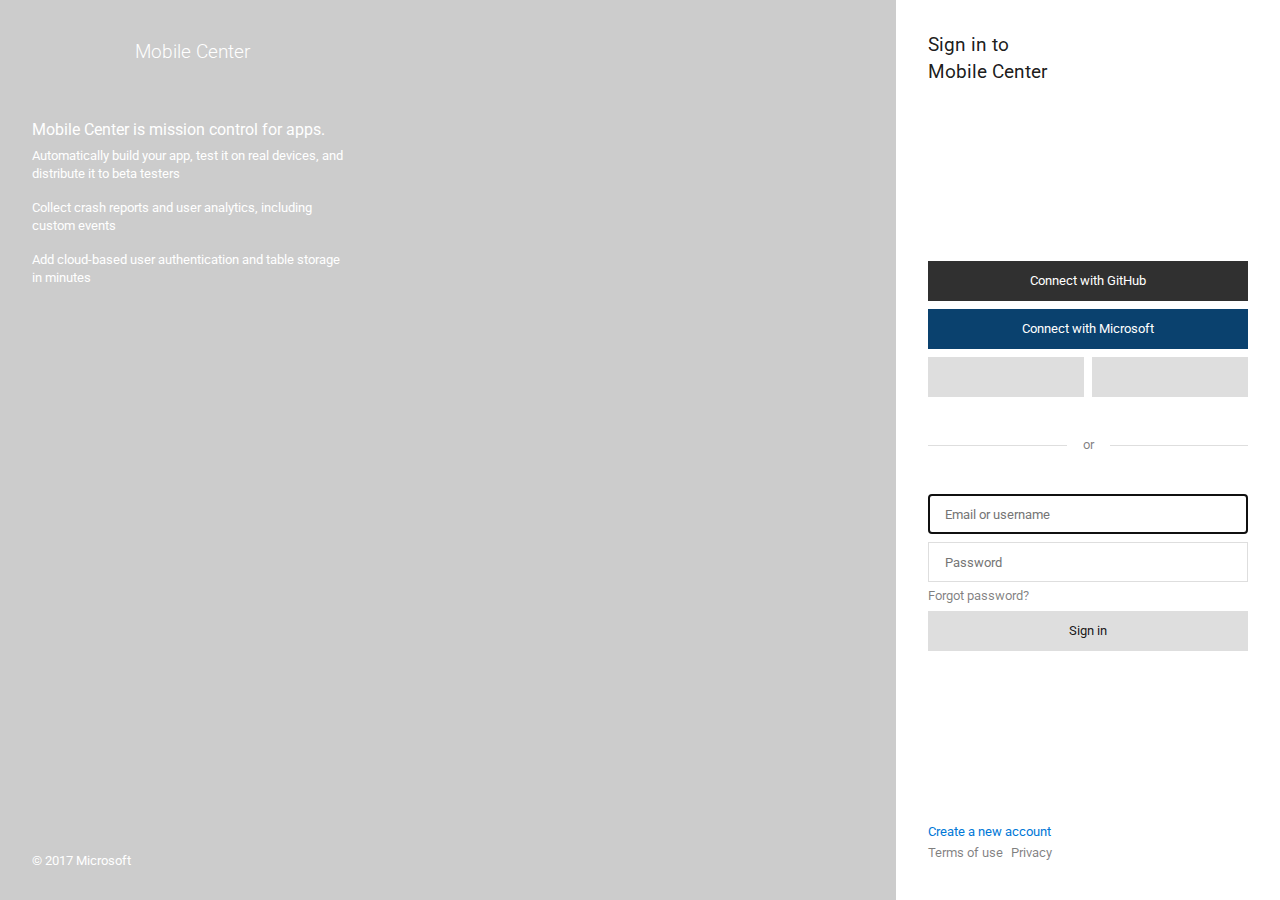
==== login.html @ 8208fadf "Loads of semantic changes" ====
<!DOCTYPE html>
<link href="style.css" rel="stylesheet" />
<link href="https://fonts.googleapis.com/css?family=Roboto" rel="stylesheet" />
<title>Login</title>
<div class="container">
    <div class="hero-image">
        <div class="hero-content pd-2">
            <section class="hero-info">
                <div class="logo mb-lg">Mobile Center</div>
                <p class="hero-p mb-sm">Mobile Center is mission control for apps.</p>
                <ul class="hero-list">
                    <li class="list-item mb-md">Automatically build your app, test it on real devices, and distribute it to beta testers</li>
                    <li class="list-item mb-md">Collect crash reports and user analytics, including custom events</li>
                    <li class="list-item mb-md">Add cloud-based user authentication and table storage in minutes</li>
                </ul>
            </section>
            <span class="hero-company">© 2017 Microsoft</span>
        </div>
    </div>
    <div class="banner">
        <span class="banner-text">Visual Studio Mobile center</span>
    </div>
    <main class="main pd-2">
        <div class="content-wrapper">
            <header>
                <h1 class="content-header mb-lg color-dark-90">Sign in to <span class="break">Mobile Center</span></h1>
            </header>
            <section>
                <a class="btn github mb-sm" href="#">Connect with GitHub</a>
                <a class="btn microsoft mb-sm" href="#">Connect with Microsoft</a>
                <div class="social-buttons mb-lg">
                    <a class="btn facebook mr-sm w-100" href="#"></a>
                    <a class="btn google w-100" href="#"></a>
                </div>
                <div class="content-divider mb-lg">
                    <span class="or-text pd-1 color-dark-50">or</span>
                </div>
                <div class="content-inputs mb-lg">
                    <input class="input pd-1 mb-sm color-dark-90 w-100" type="text" placeholder="Email or username" autofocus="autofocus" />
                    <input class="input pd-1 mb-sm color-dark-90 w-100" type="password" placeholder="Password" />
                    <a class="link block mb-sm color-dark-50" href="reset.html">Forgot password?</a>
                    <button class="btn color-dark-90 w-100">Sign in</button>
                </div>
            </section>
            <footer>
                <a class="link block color-blue text-center mb-sm" href="register.html">Create a new account</a>
                <div class="content-legal">
                    <a class="link mb-sm mr-sm color-dark-50" href="#">Terms of use</a>
                    <a class="link mb-sm color-dark-50" href="#">Privacy</a>
                    <span class="company-text color-dark-50">© 2017 Microsoft</span>
                </div>
            </footer>
        </div>
    </main>
</div>
---- style.css ----
body {
    margin: 0;
}

a {
    text-decoration: none;
}

h1 {
    margin-top: 0;
    margin-bottom: 0;
}

p {
    margin-top: 0;
    margin-bottom: 0;
}

.container {
    display: flex;
    flex-direction: column;
    min-height: 100vh;
}

@media (min-width: 992px) {
    .container {
        flex-direction: row;
    }
}

/* Hero */

.hero-image {
    background: center/cover url(assets/bg.jpg);
    display: none;
}

@media (min-width: 992px) {
    .hero-image {
        display: flex;
        flex-grow: 1;
    }
}

.hero-content {
    background-color: rgba(0, 0, 0, .2);
    color: #fff;
    display: flex;
    flex-direction: column;
    flex-grow: 1;
}

.hero-info {
    max-width: 320px;
}

.logo {
    align-items: center;
    background: repeat-x center url(assets/logo.jpg);
    display: flex;
    font: 300 1.2rem/1 "Roboto";
    height: 40px;
    justify-content: center;
}

.hero-p {
    font: 1rem/1.2 "Roboto";
}

.hero-list {
    font: .8rem/1.4 "Roboto";
    list-style-type: none;
    margin: 0;
    padding-left: 0;
}

.hero-company {
    font: .8rem/1 "Roboto";
    margin-top: auto;
}

.banner {
    align-items: center;
    background-color: #0078d7;
    color: #fff;
    display: flex;
    font: 400 .8rem/1.2 "Roboto";
    justify-content: center;
    height: 40px;
}

@media (min-width: 992px) {
    .banner {
        display: none;
    }
}

.main {
    display: flex;
    flex-grow: 1;
    justify-content: center;
    margin: 0 auto;
}

@media (min-width: 992px) {
    .main {
        flex-grow: 0;
    }
}

.content-wrapper {
    display: flex;
    flex-direction: column;
    justify-content: space-between;
    max-width: 320px;
}

.content-header {
    font: 400 1.2rem/1.4 "Roboto";
    text-align: center;
}

@media (min-width: 992px) {
    .content-header {
        text-align: left;
    }
}

.break {
    display: inline;
}

@media (min-width: 992px) {
    .break {
        display: block;
    }
}

.footer {
    font: .8rem/1 "Roboto";
}

/* Buttons */

.btn {
    font: .8rem/1 "Roboto";
    border: 0;
    align-items: center;
    cursor: pointer;
    display: flex;
    height: 40px;
    justify-content: center;
    transition: background-color 80ms linear;
    color: #fff;
    background: no-repeat center/20px #dedede;
}

.btn:hover {
    background-color: #bfbfbf;
}

.github {
    background-color: #303030;
}

.github:hover {
    background-color: #171717;
}

.microsoft {
    background-color: #0a416e;
}

.microsoft:hover {
    background-color: #005ca4;
}

.social-buttons {
    display: flex;
}

.facebook {
    background-image: url(assets/facebook.svg);
}

.google {
    background-image: url(assets/google.svg);
}

/* Divider */

.content-divider {
    align-items: center;
    background-color: #dedede;
    display: flex;
    height: 1px;
    justify-content: center;
}

.or-text {
    font: .8rem/1 "Roboto";
    background-color: #fff;
}

/* Inputs */

.input {
    background-color: #fff;
    border: 1px solid #dedede;
    box-sizing: border-box;
    height: 40px;
    font: .8rem/1 "Roboto";
}

.input-warning{
    font: 1rem/1.2 "Roboto";
}

.input-link {
    font: .7rem/1.2 "Roboto";
    display: block;
}

.account-btn {
    background-color: #dedede;
    border: 0;
    cursor: pointer;
    height: 40px;
    transition: background-color 80ms linear;
}

.account-btn:hover {
    background-color: #bfbfbf;
}

.link{
    font: .8rem/1 "Roboto";    
}

/* Footer */

.content-legal {
    align-items: center;
    display: flex;
    flex-direction: column;
}

.company-text{
    font: .8rem/1 "Roboto";
}

@media (min-width: 576px) {
    footer .link {
        text-align: left;
    }
}

@media (min-width: 576px) {
    .content-legal {
        flex-direction: row;
    }
}

@media (min-width: 576px) {
    .legal-link {
        margin-bottom: 0;
    }
}

@media (min-width: 576px) {
    .company-text {
        margin-left: auto;
    }
}

@media (min-width: 992px) {
    .company-text {
        display: none;
    }
}


/* Reset page */

.reset-container {
    display: flex;
    flex-direction: column;
    align-items: center;
    min-height: 100vh;
    background-color: #f2f2f2;
}

@media (min-width: 576px) {
    .reset-container {
        justify-content: center;
    }
}

.reset-wrapper {
    box-sizing: border-box;
    background-color: #fff;
    max-width: 400px;
    box-shadow: 0 1px 3px rgba(0, 0, 0, .12), 0 1px 2px rgba(0, 0, 0, .24);
}

.reset-wrapper button {
    color: #fff;
    background-color: #0078d7;
}

.reset-wrapper button:hover {
    background-color: #005ca4;
}

.reset-header {
    font: 300 1.2rem/1.4 "Roboto";
}

.reset-p {
    font: 400 .8rem/1.2 "Roboto";
}

.reset-login {
    font: 400 .8rem/1 "Roboto";
}
.w-100 {
    width: 100%;
}

.color-dark-50 {
    color: rgba(0, 0, 0, .5);
}

.color-dark-90 {
    color: rgba(0, 0, 0, .9);
}

.color-blue{
    color: #0078d7;
}

.mb-sm {
    margin-bottom: .5rem;
}

.mb-md {
    margin-bottom: 1rem;
}

.mb-lg {
    margin-bottom: 3rem;
}

.mr-sm {
    margin-right: .5rem;
}

.pd-1 {
    padding: 1rem;
}

.pd-2 {
    padding: 2rem;
}

.block{
    display: block;
}

.text-center{
    text-align: center;
}

.text-left{
    text-align: left;
}
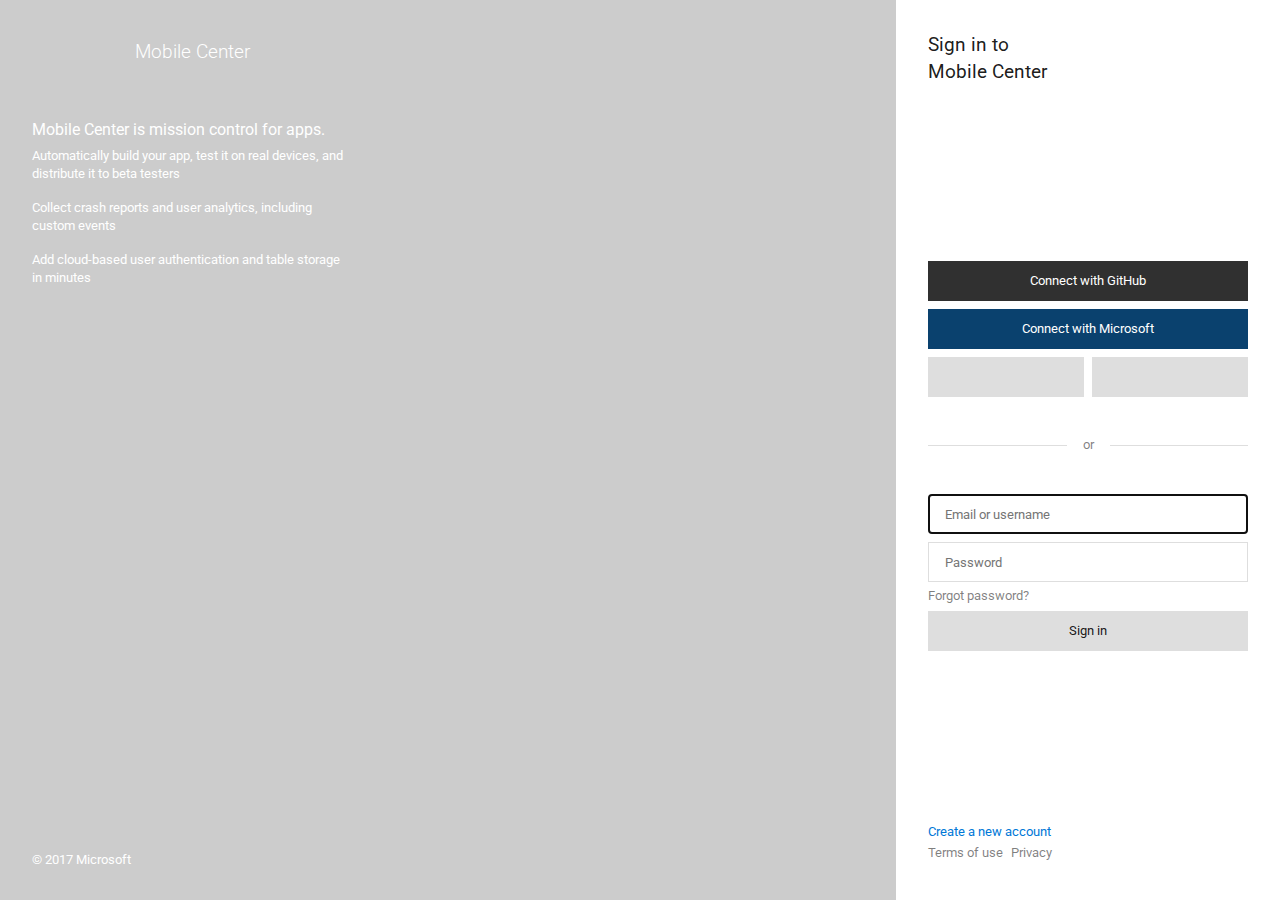
==== commit e5f08e36: "color-white class" ====
--- a/login.html
+++ b/login.html
@@ -5,16 +5,18 @@
 <div class="container">
     <div class="hero-image">
         <div class="hero-content pd-2">
-            <section class="hero-info">
-                <div class="logo mb-lg">Mobile Center</div>
-                <p class="hero-p mb-sm">Mobile Center is mission control for apps.</p>
-                <ul class="hero-list">
-                    <li class="list-item mb-md">Automatically build your app, test it on real devices, and distribute it to beta testers</li>
-                    <li class="list-item mb-md">Collect crash reports and user analytics, including custom events</li>
-                    <li class="list-item mb-md">Add cloud-based user authentication and table storage in minutes</li>
+            <header class="hero-info">
+                <div class="logo mb-lg color-white">Mobile Center</div>
+                <p class="hero-p mb-sm color-white">Mobile Center is mission control for apps.</p>
+                <ul class="list">
+                    <li class="list-item mb-md color-white">Automatically build your app, test it on real devices, and distribute it to beta testers</li>
+                    <li class="list-item mb-md color-white">Collect crash reports and user analytics, including custom events</li>
+                    <li class="list-item mb-md color-white">Add cloud-based user authentication and table storage in minutes</li>
                 </ul>
-            </section>
-            <span class="hero-company">© 2017 Microsoft</span>
+            </header>
+            <footer>
+                <span class="hero-company color-white">© 2017 Microsoft</span>
+            </footer>
         </div>
     </div>
     <div class="banner">
--- a/style.css
+++ b/style.css
@@ -44,9 +44,9 @@
 
 .hero-content {
     background-color: rgba(0, 0, 0, .2);
-    color: #fff;
-    display: flex;
-    flex-direction: column;
+    display: flex;
+    flex-direction: column;
+    justify-content: space-between;
     flex-grow: 1;
 }
 
@@ -67,7 +67,7 @@
     font: 1rem/1.2 "Roboto";
 }
 
-.hero-list {
+.list {
     font: .8rem/1.4 "Roboto";
     list-style-type: none;
     margin: 0;
@@ -76,7 +76,6 @@
 
 .hero-company {
     font: .8rem/1 "Roboto";
-    margin-top: auto;
 }
 
 .banner {
@@ -134,10 +133,6 @@
     .break {
         display: block;
     }
-}
-
-.footer {
-    font: .8rem/1 "Roboto";
 }
 
 /* Buttons */
@@ -216,27 +211,6 @@
     font: 1rem/1.2 "Roboto";
 }
 
-.input-link {
-    font: .7rem/1.2 "Roboto";
-    display: block;
-}
-
-.account-btn {
-    background-color: #dedede;
-    border: 0;
-    cursor: pointer;
-    height: 40px;
-    transition: background-color 80ms linear;
-}
-
-.account-btn:hover {
-    background-color: #bfbfbf;
-}
-
-.link{
-    font: .8rem/1 "Roboto";    
-}
-
 /* Footer */
 
 .content-legal {
@@ -250,7 +224,7 @@
 }
 
 @media (min-width: 576px) {
-    footer .link {
+    footer > .link {
         text-align: left;
     }
 }
@@ -258,12 +232,6 @@
 @media (min-width: 576px) {
     .content-legal {
         flex-direction: row;
-    }
-}
-
-@media (min-width: 576px) {
-    .legal-link {
-        margin-bottom: 0;
     }
 }
 
@@ -323,8 +291,19 @@
 .reset-login {
     font: 400 .8rem/1 "Roboto";
 }
+
+
+
+.link{
+    font: .8rem/1 "Roboto";    
+}
+
 .w-100 {
     width: 100%;
+}
+
+.color-white{
+    color: #fff;
 }
 
 .color-dark-50 {
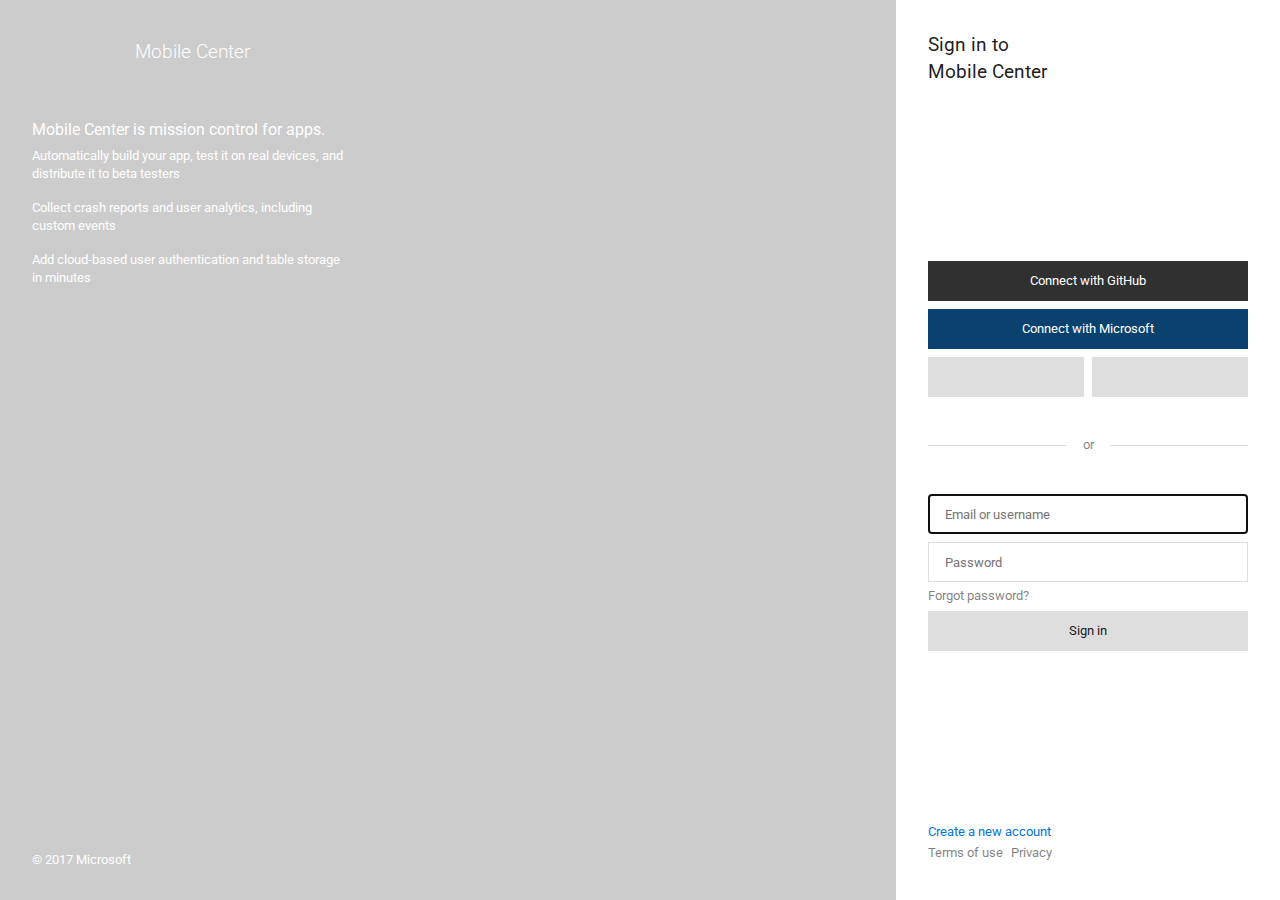
==== commit c8834d89: "h1 class" ====
--- a/login.html
+++ b/login.html
@@ -20,16 +20,16 @@
         </div>
     </div>
     <div class="banner">
-        <span class="banner-text">Visual Studio Mobile center</span>
+        <span class="color-white">Visual Studio Mobile center</span>
     </div>
     <main class="main pd-2">
         <div class="content-wrapper">
             <header>
-                <h1 class="content-header mb-lg color-dark-90">Sign in to <span class="break">Mobile Center</span></h1>
+                <h1 class="h1 mb-lg color-dark-90 text-center">Sign in to <span class="break">Mobile Center</span></h1>
             </header>
             <section>
-                <a class="btn github mb-sm" href="#">Connect with GitHub</a>
-                <a class="btn microsoft mb-sm" href="#">Connect with Microsoft</a>
+                <a class="btn github mb-sm color-white" href="#">Connect with GitHub</a>
+                <a class="btn microsoft mb-sm color-white" href="#">Connect with Microsoft</a>
                 <div class="social-buttons mb-lg">
                     <a class="btn facebook mr-sm w-100" href="#"></a>
                     <a class="btn google w-100" href="#"></a>
--- a/style.css
+++ b/style.css
@@ -65,6 +65,223 @@
 
 .hero-p {
     font: 1rem/1.2 "Roboto";
+}
+
+.hero-company {
+    font: .8rem/1 "Roboto";
+}
+
+.banner {
+    align-items: center;
+    background-color: #0078d7;
+    display: flex;
+    font: 400 .8rem/1.2 "Roboto";
+    justify-content: center;
+    height: 40px;
+}
+
+@media (min-width: 992px) {
+    .banner {
+        display: none;
+    }
+}
+
+.main {
+    display: flex;
+    flex-grow: 1;
+    justify-content: center;
+    margin: 0 auto;
+}
+
+@media (min-width: 992px) {
+    .main {
+        flex-grow: 0;
+    }
+}
+
+.content-wrapper {
+    display: flex;
+    flex-direction: column;
+    justify-content: space-between;
+    max-width: 320px;
+}
+
+@media (min-width: 992px) {
+    main header .h1 {
+        text-align: left;
+    }
+}
+
+.break {
+    display: inline;
+}
+
+@media (min-width: 992px) {
+    .break {
+        display: block;
+    }
+}
+
+/* Buttons */
+
+.btn {
+    font: .8rem/1 "Roboto";
+    border: 0;
+    align-items: center;
+    cursor: pointer;
+    display: flex;
+    height: 40px;
+    justify-content: center;
+    transition: background-color 80ms linear;
+    background: no-repeat center/20px #dedede;
+}
+
+.btn:hover {
+    background-color: #bfbfbf;
+}
+
+.github {
+    background-color: #303030;
+}
+
+.github:hover {
+    background-color: #171717;
+}
+
+.microsoft {
+    background-color: #0a416e;
+}
+
+.microsoft:hover {
+    background-color: #005ca4;
+}
+
+.social-buttons {
+    display: flex;
+}
+
+.facebook {
+    background-image: url(assets/facebook.svg);
+}
+
+.google {
+    background-image: url(assets/google.svg);
+}
+
+/* Divider */
+
+.content-divider {
+    align-items: center;
+    background-color: #dedede;
+    display: flex;
+    height: 1px;
+    justify-content: center;
+}
+
+.or-text {
+    font: .8rem/1 "Roboto";
+    background-color: #fff;
+}
+
+/* Inputs */
+
+.input {
+    background-color: #fff;
+    border: 1px solid #dedede;
+    box-sizing: border-box;
+    height: 40px;
+    font: .8rem/1 "Roboto";
+}
+
+.input-warning{
+    font: 1rem/1.2 "Roboto";
+}
+
+/* Footer */
+
+.content-legal {
+    align-items: center;
+    display: flex;
+    flex-direction: column;
+}
+
+.company-text{
+    font: .8rem/1 "Roboto";
+}
+
+@media (min-width: 576px) {
+    footer > .link {
+        text-align: left;
+    }
+}
+
+@media (min-width: 576px) {
+    .content-legal {
+        flex-direction: row;
+    }
+}
+
+@media (min-width: 576px) {
+    .company-text {
+        margin-left: auto;
+    }
+}
+
+@media (min-width: 992px) {
+    .company-text {
+        display: none;
+    }
+}
+
+
+/* Reset page */
+
+.reset-container {
+    display: flex;
+    flex-direction: column;
+    align-items: center;
+    min-height: 100vh;
+    background-color: #f2f2f2;
+}
+
+@media (min-width: 576px) {
+    .reset-container {
+        justify-content: center;
+    }
+}
+
+.reset-wrapper {
+    box-sizing: border-box;
+    background-color: #fff;
+    max-width: 400px;
+    box-shadow: 0 1px 3px rgba(0, 0, 0, .12), 0 1px 2px rgba(0, 0, 0, .24);
+}
+
+.reset-wrapper button {
+    background-color: #0078d7;
+}
+
+.reset-wrapper button:hover {
+    background-color: #005ca4;
+}
+
+.reset-header {
+    font: 300 1.2rem/1.4 "Roboto";
+}
+
+.reset-p {
+    font: 400 .8rem/1.2 "Roboto";
+}
+
+.reset-login {
+    font: 400 .8rem/1 "Roboto";
+}
+
+
+/* Mini framework */
+
+.h1 {
+    font: 400 1.2rem/1.4 "Roboto";
 }
 
 .list {
@@ -74,226 +291,6 @@
     padding-left: 0;
 }
 
-.hero-company {
-    font: .8rem/1 "Roboto";
-}
-
-.banner {
-    align-items: center;
-    background-color: #0078d7;
-    color: #fff;
-    display: flex;
-    font: 400 .8rem/1.2 "Roboto";
-    justify-content: center;
-    height: 40px;
-}
-
-@media (min-width: 992px) {
-    .banner {
-        display: none;
-    }
-}
-
-.main {
-    display: flex;
-    flex-grow: 1;
-    justify-content: center;
-    margin: 0 auto;
-}
-
-@media (min-width: 992px) {
-    .main {
-        flex-grow: 0;
-    }
-}
-
-.content-wrapper {
-    display: flex;
-    flex-direction: column;
-    justify-content: space-between;
-    max-width: 320px;
-}
-
-.content-header {
-    font: 400 1.2rem/1.4 "Roboto";
-    text-align: center;
-}
-
-@media (min-width: 992px) {
-    .content-header {
-        text-align: left;
-    }
-}
-
-.break {
-    display: inline;
-}
-
-@media (min-width: 992px) {
-    .break {
-        display: block;
-    }
-}
-
-/* Buttons */
-
-.btn {
-    font: .8rem/1 "Roboto";
-    border: 0;
-    align-items: center;
-    cursor: pointer;
-    display: flex;
-    height: 40px;
-    justify-content: center;
-    transition: background-color 80ms linear;
-    color: #fff;
-    background: no-repeat center/20px #dedede;
-}
-
-.btn:hover {
-    background-color: #bfbfbf;
-}
-
-.github {
-    background-color: #303030;
-}
-
-.github:hover {
-    background-color: #171717;
-}
-
-.microsoft {
-    background-color: #0a416e;
-}
-
-.microsoft:hover {
-    background-color: #005ca4;
-}
-
-.social-buttons {
-    display: flex;
-}
-
-.facebook {
-    background-image: url(assets/facebook.svg);
-}
-
-.google {
-    background-image: url(assets/google.svg);
-}
-
-/* Divider */
-
-.content-divider {
-    align-items: center;
-    background-color: #dedede;
-    display: flex;
-    height: 1px;
-    justify-content: center;
-}
-
-.or-text {
-    font: .8rem/1 "Roboto";
-    background-color: #fff;
-}
-
-/* Inputs */
-
-.input {
-    background-color: #fff;
-    border: 1px solid #dedede;
-    box-sizing: border-box;
-    height: 40px;
-    font: .8rem/1 "Roboto";
-}
-
-.input-warning{
-    font: 1rem/1.2 "Roboto";
-}
-
-/* Footer */
-
-.content-legal {
-    align-items: center;
-    display: flex;
-    flex-direction: column;
-}
-
-.company-text{
-    font: .8rem/1 "Roboto";
-}
-
-@media (min-width: 576px) {
-    footer > .link {
-        text-align: left;
-    }
-}
-
-@media (min-width: 576px) {
-    .content-legal {
-        flex-direction: row;
-    }
-}
-
-@media (min-width: 576px) {
-    .company-text {
-        margin-left: auto;
-    }
-}
-
-@media (min-width: 992px) {
-    .company-text {
-        display: none;
-    }
-}
-
-
-/* Reset page */
-
-.reset-container {
-    display: flex;
-    flex-direction: column;
-    align-items: center;
-    min-height: 100vh;
-    background-color: #f2f2f2;
-}
-
-@media (min-width: 576px) {
-    .reset-container {
-        justify-content: center;
-    }
-}
-
-.reset-wrapper {
-    box-sizing: border-box;
-    background-color: #fff;
-    max-width: 400px;
-    box-shadow: 0 1px 3px rgba(0, 0, 0, .12), 0 1px 2px rgba(0, 0, 0, .24);
-}
-
-.reset-wrapper button {
-    color: #fff;
-    background-color: #0078d7;
-}
-
-.reset-wrapper button:hover {
-    background-color: #005ca4;
-}
-
-.reset-header {
-    font: 300 1.2rem/1.4 "Roboto";
-}
-
-.reset-p {
-    font: 400 .8rem/1.2 "Roboto";
-}
-
-.reset-login {
-    font: 400 .8rem/1 "Roboto";
-}
-
-
-
 .link{
     font: .8rem/1 "Roboto";    
 }
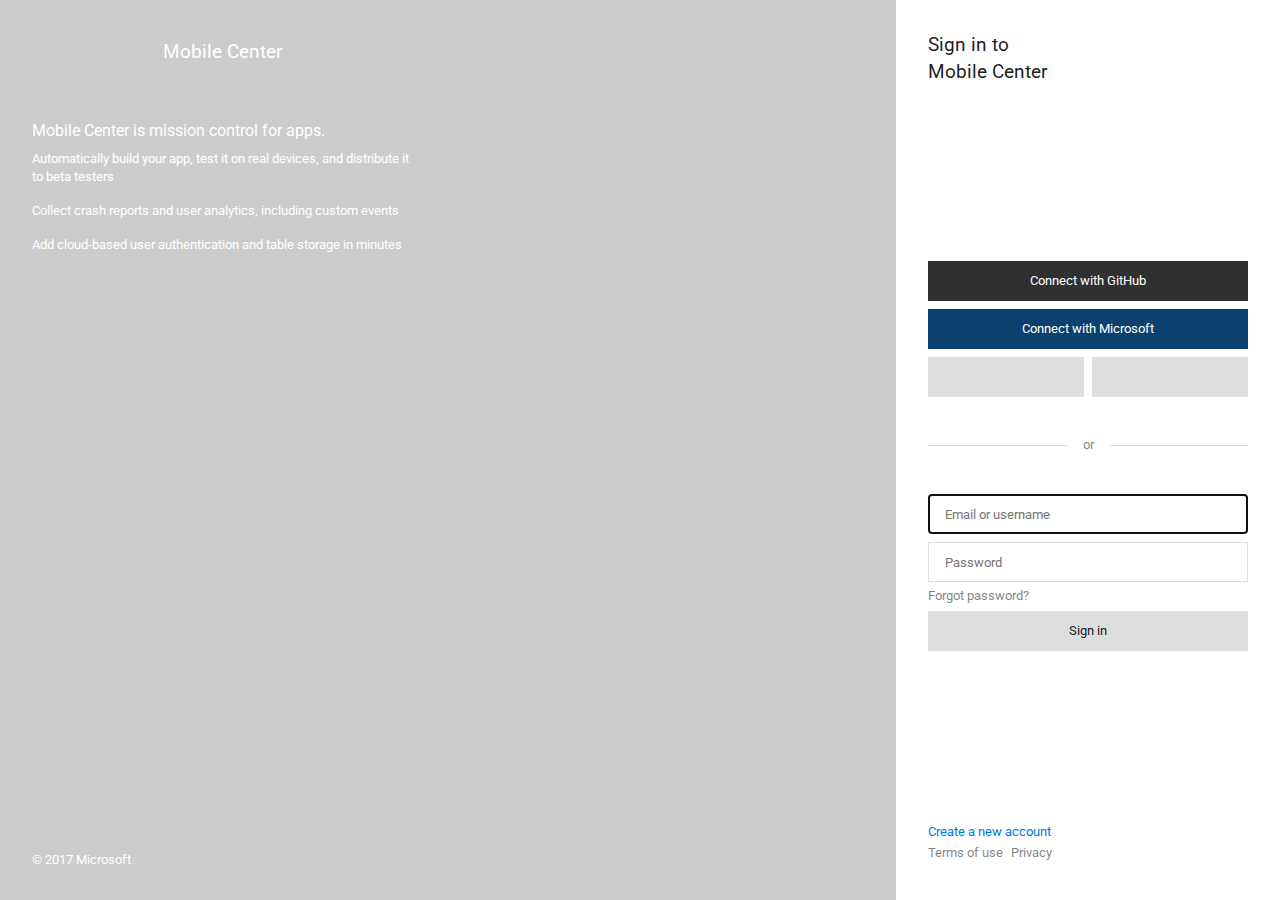
==== commit 3b242de0: "h1 as logo in hero" ====
--- a/login.html
+++ b/login.html
@@ -6,8 +6,8 @@
     <div class="hero-image">
         <div class="hero-content pd-2">
             <header class="hero-info">
-                <div class="logo mb-lg color-white">Mobile Center</div>
-                <p class="hero-p mb-sm color-white">Mobile Center is mission control for apps.</p>
+                <h1 class="h1 logo mb-lg color-white">Mobile Center</h1>
+                <h2 class="h2 mb-sm color-white">Mobile Center is mission control for apps.</h2>
                 <ul class="list">
                     <li class="list-item mb-md color-white">Automatically build your app, test it on real devices, and distribute it to beta testers</li>
                     <li class="list-item mb-md color-white">Collect crash reports and user analytics, including custom events</li>
--- a/style.css
+++ b/style.css
@@ -11,6 +11,11 @@
     margin-bottom: 0;
 }
 
+h2 {
+    margin-top: 0;
+    margin-bottom: 0;
+}
+
 p {
     margin-top: 0;
     margin-bottom: 0;
@@ -51,7 +56,7 @@
 }
 
 .hero-info {
-    max-width: 320px;
+    max-width: 380px;
 }
 
 .logo {
@@ -284,6 +289,10 @@
     font: 400 1.2rem/1.4 "Roboto";
 }
 
+.h2 {
+    font: 400 1rem/1.4 "Roboto";
+}
+
 .list {
     font: .8rem/1.4 "Roboto";
     list-style-type: none;
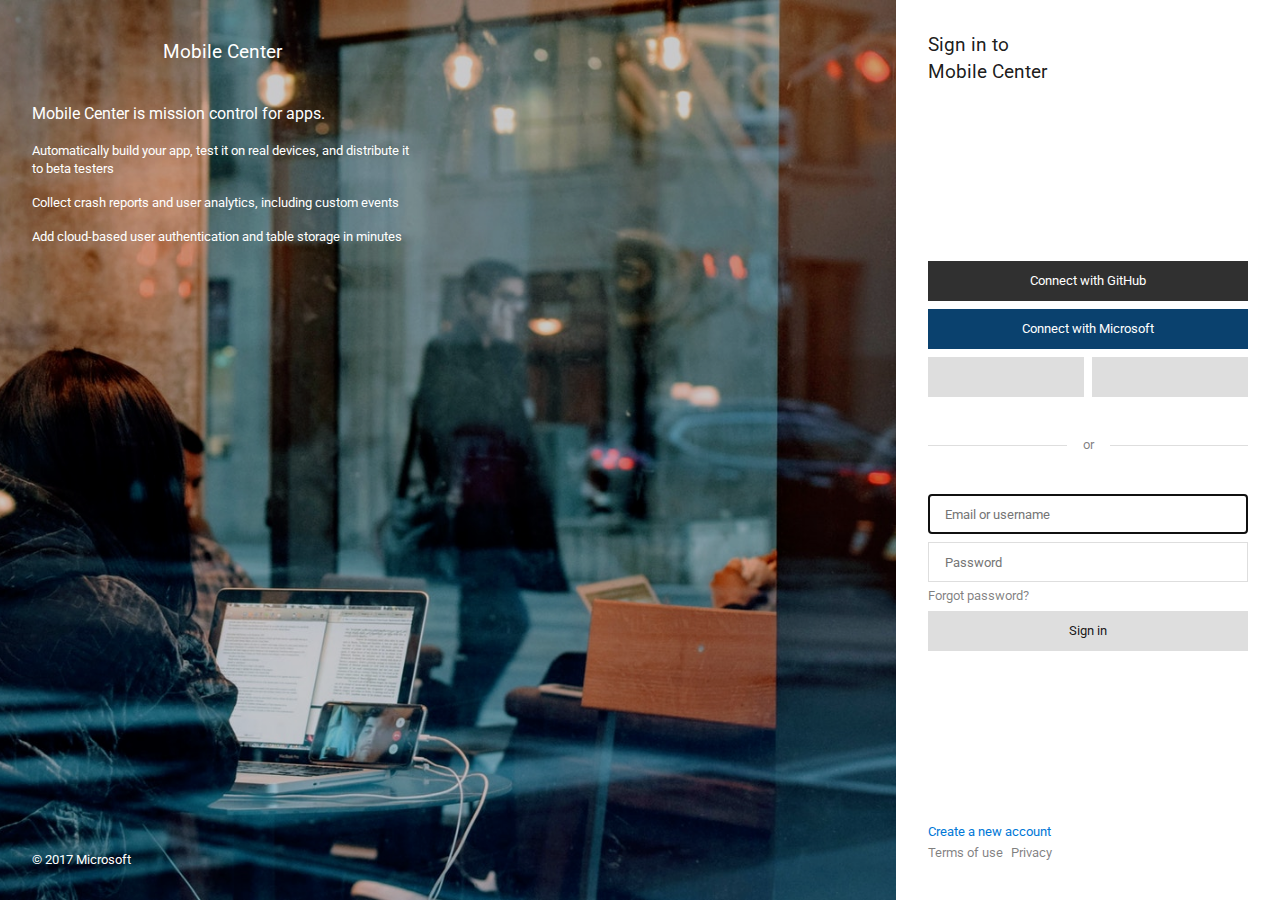
==== commit bddf6c6d: "Sorted hero container and added more backgrounds" ====
--- a/login.html
+++ b/login.html
@@ -1,21 +1,25 @@
 <!DOCTYPE html>
-<link href="style.css" rel="stylesheet" />
+<link href="assets/css/style.css" rel="stylesheet" />
 <link href="https://fonts.googleapis.com/css?family=Roboto" rel="stylesheet" />
 <title>Login</title>
-<div class="container">
-    <div class="hero-image">
-        <div class="hero-content pd-2">
-            <header class="hero-info">
-                <h1 class="h1 logo mb-lg color-white">Mobile Center</h1>
-                <h2 class="h2 mb-sm color-white">Mobile Center is mission control for apps.</h2>
-                <ul class="list">
-                    <li class="list-item mb-md color-white">Automatically build your app, test it on real devices, and distribute it to beta testers</li>
-                    <li class="list-item mb-md color-white">Collect crash reports and user analytics, including custom events</li>
-                    <li class="list-item mb-md color-white">Add cloud-based user authentication and table storage in minutes</li>
-                </ul>
+<div class="page">
+    <div class="hero-container">
+        <div class="hero-content">
+            <header>
+                <div class="header-content">
+                    <h1 class="h1">Mobile Center</h1>
+                    <h2 class="h2">Mobile Center is mission control for apps.</h2>
+                    <ul class="list">
+                        <li class="list-item">Automatically build your app, test it on real devices, and distribute it to beta testers</li>
+                        <li class="list-item">Collect crash reports and user analytics, including custom events</li>
+                        <li class="list-item">Add cloud-based user authentication and table storage in minutes</li>
+                    </ul>
+                </div>
             </header>
             <footer>
-                <span class="hero-company color-white">© 2017 Microsoft</span>
+                <div class="footer-content">
+                    <span class="company-text">© 2017 Microsoft</span>
+                </div>
             </footer>
         </div>
     </div>
@@ -23,21 +27,21 @@
         <span class="color-white">Visual Studio Mobile center</span>
     </div>
     <main class="main pd-2">
-        <div class="content-wrapper">
+        <div class="content-wrapper mw-320">
             <header>
                 <h1 class="h1 mb-lg color-dark-90 text-center">Sign in to <span class="break">Mobile Center</span></h1>
             </header>
             <section>
                 <a class="btn github mb-sm color-white" href="#">Connect with GitHub</a>
                 <a class="btn microsoft mb-sm color-white" href="#">Connect with Microsoft</a>
-                <div class="social-buttons mb-lg">
+                <div class="flex mb-lg">
                     <a class="btn facebook mr-sm w-100" href="#"></a>
                     <a class="btn google w-100" href="#"></a>
                 </div>
                 <div class="content-divider mb-lg">
                     <span class="or-text pd-1 color-dark-50">or</span>
                 </div>
-                <div class="content-inputs mb-lg">
+                <div class="mb-lg">
                     <input class="input pd-1 mb-sm color-dark-90 w-100" type="text" placeholder="Email or username" autofocus="autofocus" />
                     <input class="input pd-1 mb-sm color-dark-90 w-100" type="password" placeholder="Password" />
                     <a class="link block mb-sm color-dark-50" href="reset.html">Forgot password?</a>
--- a/assets/css/style.css
+++ b/assets/css/style.css
@@ -0,0 +1,335 @@
+body,
+ul,
+h1,
+h2,
+p {
+    margin: 0;
+}
+
+ul {
+    padding-left: 0;
+}
+
+a {
+    text-decoration: none;
+}
+
+.page {
+    display: flex;
+    flex-direction: column;
+    min-height: 100vh;
+}
+
+@media (min-width: 992px) {
+    .page {
+        flex-direction: row;
+    }
+}
+
+
+/* Hero */
+
+.hero-container {
+    background: #0078D7 center/cover url(images/backgrounds/bg3.jpg);
+    display: none;
+}
+
+@media (min-width: 992px) {
+    .hero-container {
+        display: flex;
+        flex-grow: 1;
+    }
+}
+
+
+/* Color overlay is needed for text to be clearly visible */
+
+.hero-content {
+    background-color: rgba(0, 0, 0, .2);
+    display: flex;
+    flex-direction: column;
+    justify-content: space-between;
+    flex-grow: 1;
+    padding: 2rem;
+    color: #fff;
+}
+
+
+/* Max width is need so that header content doesn't go full width */
+
+.header-content {
+    max-width: 380px;
+}
+
+
+/* Header text */
+
+.header-content .h1 {
+    align-items: center;
+    background: repeat-x center url(images/logo.jpg);
+    display: flex;
+    height: 40px;
+    justify-content: center;
+    margin-bottom: 2rem;
+}
+
+
+/* Subheader text */
+
+.header-content .h2 {
+    margin-bottom: 1.2rem;
+}
+
+.list {
+    font: .8rem/1.4 "Roboto";
+    list-style-type: none;
+}
+
+.header-content .list .list-item {
+    margin-bottom: 1rem;
+}
+
+
+/* Banner */
+
+.banner {
+    align-items: center;
+    background-color: #0078d7;
+    display: flex;
+    font: 400 .8rem/1.2 "Roboto";
+    justify-content: center;
+    height: 40px;
+}
+
+@media (min-width: 992px) {
+    .banner {
+        display: none;
+    }
+}
+
+
+/* Main */
+
+.main {
+    display: flex;
+    flex-grow: 1;
+    justify-content: center;
+    margin: 0 auto;
+}
+
+@media (min-width: 992px) {
+    .main {
+        flex-grow: 0;
+    }
+}
+
+.content-wrapper {
+    display: flex;
+    flex-direction: column;
+    justify-content: space-between;
+}
+
+@media (min-width: 992px) {
+    main header .h1 {
+        text-align: left;
+    }
+}
+
+.break {
+    display: inline;
+}
+
+@media (min-width: 992px) {
+    .break {
+        display: block;
+    }
+}
+
+
+/* Buttons */
+
+.btn {
+    font: .8rem/1 "Roboto";
+    border: 0;
+    align-items: center;
+    cursor: pointer;
+    display: flex;
+    height: 40px;
+    justify-content: center;
+    transition: background-color 80ms linear;
+    background: no-repeat center/20px #dedede;
+}
+
+.btn:hover {
+    background-color: #bfbfbf;
+}
+
+.github {
+    background-color: #303030;
+}
+
+.github:hover {
+    background-color: #171717;
+}
+
+.microsoft {
+    background-color: #0a416e;
+}
+
+.microsoft:hover {
+    background-color: #005ca4;
+}
+
+.facebook {
+    background-image: url(images/icons/facebook.svg);
+}
+
+.google {
+    background-image: url(images/icons/google.svg);
+}
+
+
+/* Divider */
+
+.content-divider {
+    align-items: center;
+    background-color: #dedede;
+    display: flex;
+    height: 1px;
+    justify-content: center;
+}
+
+.or-text {
+    font: .8rem/1 "Roboto";
+    background-color: #fff;
+}
+
+
+/* Inputs */
+
+.input {
+    background-color: #fff;
+    border: 1px solid #dedede;
+    box-sizing: border-box;
+    height: 40px;
+    font: .8rem/1 "Roboto";
+}
+
+.input-warning {
+    font: 1rem/1.2 "Roboto";
+}
+
+
+/* Footer */
+
+.content-legal {
+    align-items: center;
+    display: flex;
+    flex-direction: column;
+}
+
+.company-text {
+    font: .8rem/1 "Roboto";
+}
+
+@media (min-width: 576px) {
+    footer .link {
+        text-align: left;
+    }
+}
+
+@media (min-width: 576px) {
+    .content-legal {
+        flex-direction: row;
+    }
+}
+
+@media (min-width: 576px) {
+    footer .content-legal .company-text {
+        margin-left: auto;
+    }
+}
+
+@media (min-width: 992px) {
+    footer .content-legal .company-text {
+        display: none;
+    }
+}
+
+/* Mini framework */
+
+.h1 {
+    font: 400 1.2rem/1.4 Roboto;
+}
+
+.h2 {
+    font: 400 1rem/1.2 Roboto;
+}
+
+.link {
+    font: .8rem/1 "Roboto";
+}
+
+.w-100 {
+    width: 100%;
+}
+
+.mw-320 {
+    max-width: 320px;
+}
+
+.color-white {
+    color: #fff;
+}
+
+.color-dark-50 {
+    color: rgba(0, 0, 0, .5);
+}
+
+.color-dark-90 {
+    color: rgba(0, 0, 0, .9);
+}
+
+.color-blue {
+    color: #0078d7;
+}
+
+.mb-sm {
+    margin-bottom: .5rem;
+}
+
+.mb-md {
+    margin-bottom: 1rem;
+}
+
+.mb-lg {
+    margin-bottom: 3rem;
+}
+
+.mr-sm {
+    margin-right: .5rem;
+}
+
+.pd-1 {
+    padding: 1rem;
+}
+
+.pd-2 {
+    padding: 2rem;
+}
+
+.flex {
+    display: flex;
+}
+
+.block {
+    display: block;
+}
+
+.text-center {
+    text-align: center;
+}
+
+.text-left {
+    text-align: left;
+}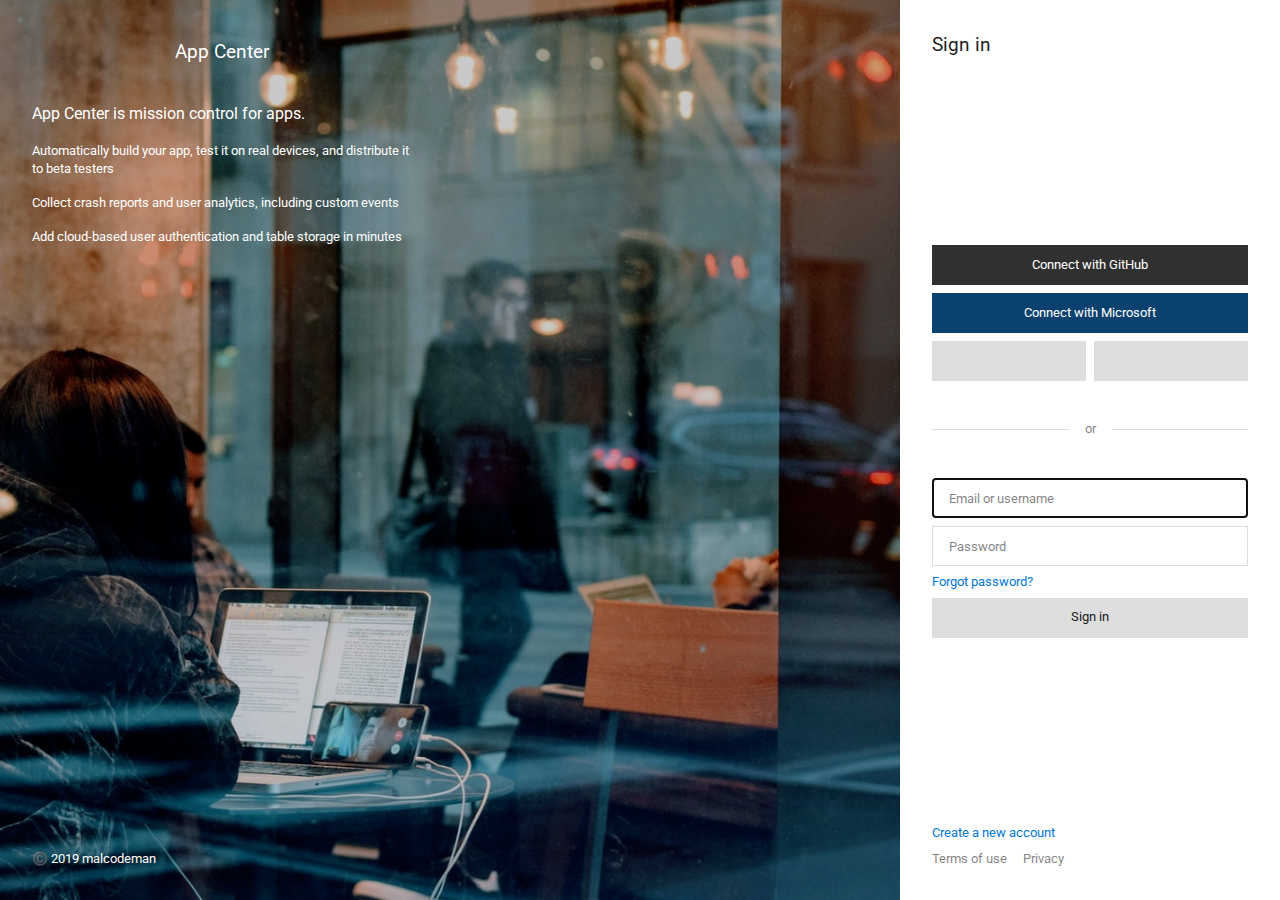
==== commit cd7d6c2b: "Replaces js with HTML5 form validation" ====
--- a/login.html
+++ b/login.html
@@ -1,61 +1,109 @@
 <!DOCTYPE html>
-<link href="assets/css/style.css" rel="stylesheet" />
-<link href="https://fonts.googleapis.com/css?family=Roboto" rel="stylesheet" />
-<title>Login</title>
-<div class="page">
-    <div class="hero-container">
+<html lang="en">
+  <head>
+    <meta charset="utf-8" />
+    <meta
+      name="viewport"
+      content="width=device-width, initial-scale=1, shrink-to-fit=no"
+    />
+    <meta name="theme-color" content="#000000" />
+    <link href="assets/css/style.css" rel="stylesheet" />
+    <link
+      href="https://fonts.googleapis.com/css?family=Roboto"
+      rel="stylesheet"
+    />
+    <title>Login</title>
+  </head>
+  <body>
+    <div class="page">
+      <div class="hero-container">
         <div class="hero-content">
-            <header>
-                <div class="header-content">
-                    <h1 class="h1">Mobile Center</h1>
-                    <h2 class="h2">Mobile Center is mission control for apps.</h2>
-                    <ul class="list">
-                        <li class="list-item">Automatically build your app, test it on real devices, and distribute it to beta testers</li>
-                        <li class="list-item">Collect crash reports and user analytics, including custom events</li>
-                        <li class="list-item">Add cloud-based user authentication and table storage in minutes</li>
-                    </ul>
-                </div>
-            </header>
-            <footer>
-                <div class="footer-content">
-                    <span class="company-text">© 2017 Microsoft</span>
-                </div>
-            </footer>
+          <header>
+            <div class="header-content">
+              <h1 class="h1">App Center</h1>
+              <h2 class="h2">App Center is mission control for apps.</h2>
+              <ul class="list">
+                <li class="list-item">
+                  Automatically build your app, test it on real devices, and
+                  distribute it to beta testers
+                </li>
+                <li class="list-item">
+                  Collect crash reports and user analytics, including custom
+                  events
+                </li>
+                <li class="list-item">
+                  Add cloud-based user authentication and table storage in
+                  minutes
+                </li>
+              </ul>
+            </div>
+          </header>
+          <footer>
+            <div class="footer-content">
+              <span class="company-text">©️ 2019 malcodeman</span>
+            </div>
+          </footer>
         </div>
+      </div>
+      <div class="banner">
+        <h2 class="h2">App center</h2>
+      </div>
+      <main class="main-container">
+        <div class="main-content">
+          <header>
+            <div class="header-content">
+              <h1 class="h1">
+                Sign in
+              </h1>
+            </div>
+          </header>
+          <section>
+            <div class="section-content">
+              <div class="connect-btns-vertical">
+                <a class="btn github" href="#">Connect with GitHub</a>
+                <a class="btn microsoft" href="#">Connect with Microsoft</a>
+              </div>
+              <div class="connect-btns-horizontal">
+                <a class="btn facebook" href="#"></a>
+                <a class="btn google" href="#"></a>
+              </div>
+              <div class="content-divider">
+                <span class="divider-text">or</span>
+              </div>
+              <form>
+                <input
+                  class="input"
+                  type="text"
+                  placeholder="Email or username"
+                  autofocus="autofocus"
+                  required="true"
+                />
+                <input
+                  class="input"
+                  type="password"
+                  placeholder="Password"
+                  required="true"
+                  pattern="(?=.*[a-z])(?=.*[A-Z]).{8,}"
+                />
+                <a class="redirect-link" href="#">Forgot password?</a>
+                <button class="btn">Sign in</button>
+              </form>
+            </div>
+          </section>
+          <footer>
+            <div class="footer-content">
+              <a class="redirect-link" href="index.html"
+                >Create a new account</a
+              >
+              <div class="legal-links">
+                <a class="link" href="#">Terms of use</a>
+                <a class="link" href="#">Privacy</a>
+                <span class="company-text">©️ 2019 malcodeman</span>
+              </div>
+            </div>
+          </footer>
+        </div>
+      </main>
     </div>
-    <div class="banner">
-        <span class="color-white">Visual Studio Mobile center</span>
-    </div>
-    <main class="main pd-2">
-        <div class="content-wrapper mw-320">
-            <header>
-                <h1 class="h1 mb-lg color-dark-90 text-center">Sign in to <span class="break">Mobile Center</span></h1>
-            </header>
-            <section>
-                <a class="btn github mb-sm color-white" href="#">Connect with GitHub</a>
-                <a class="btn microsoft mb-sm color-white" href="#">Connect with Microsoft</a>
-                <div class="flex mb-lg">
-                    <a class="btn facebook mr-sm w-100" href="#"></a>
-                    <a class="btn google w-100" href="#"></a>
-                </div>
-                <div class="content-divider mb-lg">
-                    <span class="or-text pd-1 color-dark-50">or</span>
-                </div>
-                <div class="mb-lg">
-                    <input class="input pd-1 mb-sm color-dark-90 w-100" type="text" placeholder="Email or username" autofocus="autofocus" />
-                    <input class="input pd-1 mb-sm color-dark-90 w-100" type="password" placeholder="Password" />
-                    <a class="link block mb-sm color-dark-50" href="reset.html">Forgot password?</a>
-                    <button class="btn color-dark-90 w-100">Sign in</button>
-                </div>
-            </section>
-            <footer>
-                <a class="link block color-blue text-center mb-sm" href="register.html">Create a new account</a>
-                <div class="content-legal">
-                    <a class="link mb-sm mr-sm color-dark-50" href="#">Terms of use</a>
-                    <a class="link mb-sm color-dark-50" href="#">Privacy</a>
-                    <span class="company-text color-dark-50">© 2017 Microsoft</span>
-                </div>
-            </footer>
-        </div>
-    </main>
-</div>+  </body>
+</html>
--- a/assets/css/style.css
+++ b/assets/css/style.css
@@ -3,333 +3,359 @@
 h1,
 h2,
 p {
-    margin: 0;
-}
-
-ul {
-    padding-left: 0;
+  margin: 0;
 }
 
 a {
-    text-decoration: none;
+  text-decoration: none;
+}
+
+ul,
+input,
+button {
+  padding: 0;
+}
+
+.h1 {
+  font: 400 1.2rem/1.4 Roboto;
+}
+
+.h2 {
+  font: 400 1rem/1.2 Roboto;
 }
 
 .page {
-    display: flex;
-    flex-direction: column;
-    min-height: 100vh;
-}
-
-@media (min-width: 992px) {
-    .page {
-        flex-direction: row;
-    }
-}
-
+  display: flex;
+  flex-direction: column;
+  min-height: 100vh;
+}
+
+@media (min-width: 992px) {
+  .page {
+    flex-direction: row;
+  }
+}
 
 /* Hero */
 
 .hero-container {
-    background: #0078D7 center/cover url(images/backgrounds/bg3.jpg);
-    display: none;
-}
-
-@media (min-width: 992px) {
-    .hero-container {
-        display: flex;
-        flex-grow: 1;
-    }
-}
-
-
-/* Color overlay is needed for text to be clearly visible */
-
-.hero-content {
-    background-color: rgba(0, 0, 0, .2);
-    display: flex;
-    flex-direction: column;
-    justify-content: space-between;
-    flex-grow: 1;
-    padding: 2rem;
-    color: #fff;
-}
-
-
-/* Max width is need so that header content doesn't go full width */
-
-.header-content {
-    max-width: 380px;
-}
-
-
-/* Header text */
-
-.header-content .h1 {
-    align-items: center;
-    background: repeat-x center url(images/logo.jpg);
-    display: flex;
-    height: 40px;
-    justify-content: center;
-    margin-bottom: 2rem;
-}
-
-
-/* Subheader text */
-
-.header-content .h2 {
-    margin-bottom: 1.2rem;
-}
-
-.list {
-    font: .8rem/1.4 "Roboto";
-    list-style-type: none;
-}
-
-.header-content .list .list-item {
-    margin-bottom: 1rem;
-}
-
-
-/* Banner */
-
-.banner {
-    align-items: center;
-    background-color: #0078d7;
-    display: flex;
-    font: 400 .8rem/1.2 "Roboto";
-    justify-content: center;
-    height: 40px;
-}
-
-@media (min-width: 992px) {
-    .banner {
-        display: none;
-    }
-}
-
-
-/* Main */
-
-.main {
+  /* There are 3 test backgrounds available */
+  background: #0078d7 center/cover url(images/backgrounds/bg3.jpg);
+  display: none;
+}
+
+@media (min-width: 992px) {
+  .hero-container {
     display: flex;
     flex-grow: 1;
-    justify-content: center;
-    margin: 0 auto;
-}
-
-@media (min-width: 992px) {
-    .main {
-        flex-grow: 0;
-    }
-}
-
-.content-wrapper {
-    display: flex;
-    flex-direction: column;
-    justify-content: space-between;
-}
-
-@media (min-width: 992px) {
-    main header .h1 {
-        text-align: left;
-    }
-}
-
-.break {
-    display: inline;
-}
-
-@media (min-width: 992px) {
-    .break {
-        display: block;
-    }
-}
-
-
-/* Buttons */
+  }
+}
+
+/* Color overlay is needed for text to be clearly visible */
+
+.hero-content {
+  background-color: rgba(0, 0, 0, 0.2);
+  display: flex;
+  flex-direction: column;
+  justify-content: space-between;
+  flex-grow: 1;
+  padding: 2rem;
+  color: #fff;
+}
+
+/* Max width is need so that header content doesn't go full width */
+
+.header-content {
+  max-width: 380px;
+}
+
+/* Header text, header content h1 repeats in main content */
+
+.hero-content .header-content .h1 {
+  align-items: center;
+  background: repeat-x center url(images/logo.jpg);
+  display: flex;
+  height: 40px;
+  justify-content: center;
+  margin-bottom: 2rem;
+}
+
+/* Subheader text */
+
+.header-content .h2 {
+  margin-bottom: 1.2rem;
+}
+
+.list {
+  font: 0.8rem/1.4 "Roboto";
+  list-style-type: none;
+}
+
+.header-content .list .list-item {
+  margin-bottom: 1rem;
+}
+
+.hero-content .footer-content .company-text {
+  font: 0.8rem/1.4 "Roboto";
+}
+
+/* Banner */
+
+.banner {
+  align-items: center;
+  background-color: #0078d7;
+  display: flex;
+  font: 400 0.8rem/1.2 "Roboto";
+  justify-content: center;
+  height: 40px;
+  color: #fff;
+}
+
+@media (min-width: 992px) {
+  .banner {
+    display: none;
+  }
+}
+
+/* Main */
+
+.main-container {
+  display: flex;
+  flex-grow: 1;
+  justify-content: center;
+}
+
+@media (min-width: 992px) {
+  .main-container {
+    flex-grow: 0;
+    max-width: 380px;
+    width: 100%;
+  }
+}
+
+.main-content {
+  display: flex;
+  flex-direction: column;
+  justify-content: space-between;
+  width: 100%;
+  max-width: 380px;
+}
+
+/* Header */
+
+.main-container .main-content .header-content {
+  /* Setting padding like this avoids using box-sizing in main content */
+  padding: 2rem;
+}
+
+.main-container .header-content .h1 {
+  color: rgba(0, 0, 0, 0.9);
+  text-align: center;
+}
+
+@media (min-width: 992px) {
+  .main-container .header-content .h1 {
+    text-align: left;
+  }
+}
+
+/* Section */
+
+.main-content .section-content {
+  padding: 2rem;
+}
+
+.connect-btns-vertical {
+  margin-bottom: 0.5rem;
+}
 
 .btn {
-    font: .8rem/1 "Roboto";
-    border: 0;
-    align-items: center;
-    cursor: pointer;
-    display: flex;
-    height: 40px;
-    justify-content: center;
-    transition: background-color 80ms linear;
-    background: no-repeat center/20px #dedede;
+  font: 0.8rem/1 "Roboto";
+  border: 0;
+  align-items: center;
+  cursor: pointer;
+  display: flex;
+  height: 40px;
+  justify-content: center;
+  transition: background-color 80ms linear;
+  background: no-repeat center/20px #dedede;
+  width: 100%;
 }
 
 .btn:hover {
-    background-color: #bfbfbf;
+  background-color: #bfbfbf;
+}
+
+.connect-btns-vertical .btn {
+  color: #fff;
+  margin-bottom: 0.5rem;
+}
+
+/* Removes margin bottom from the last vertical button */
+
+.connect-btns-vertical .btn:last-child {
+  margin-bottom: 0;
 }
 
 .github {
-    background-color: #303030;
+  background-color: #303030;
 }
 
 .github:hover {
-    background-color: #171717;
+  background-color: #171717;
 }
 
 .microsoft {
-    background-color: #0a416e;
+  background-color: #0a416e;
 }
 
 .microsoft:hover {
-    background-color: #005ca4;
+  background-color: #005ca4;
+}
+
+.connect-btns-horizontal {
+  display: flex;
+  margin-bottom: 3rem;
+}
+
+/* Addes margin right to the first horizontal connect button, facebook */
+
+.connect-btns-horizontal .btn:nth-child(1) {
+  margin-right: 0.5rem;
 }
 
 .facebook {
-    background-image: url(images/icons/facebook.svg);
+  background-image: url(images/icons/facebook.svg);
 }
 
 .google {
-    background-image: url(images/icons/google.svg);
-}
-
+  background-image: url(images/icons/google.svg);
+}
 
 /* Divider */
 
 .content-divider {
-    align-items: center;
-    background-color: #dedede;
-    display: flex;
-    height: 1px;
-    justify-content: center;
-}
-
-.or-text {
-    font: .8rem/1 "Roboto";
-    background-color: #fff;
-}
-
-
-/* Inputs */
+  align-items: center;
+  background-color: #dedede;
+  display: flex;
+  height: 1px;
+  justify-content: center;
+  margin-bottom: 3rem;
+}
+
+.divider-text {
+  font: 0.8rem/1 "Roboto";
+  color: rgba(0, 0, 0, 0.5);
+  background-color: #fff;
+  padding: 1rem;
+}
+
+/* Input */
 
 .input {
-    background-color: #fff;
-    border: 1px solid #dedede;
-    box-sizing: border-box;
-    height: 40px;
-    font: .8rem/1 "Roboto";
+  background-color: #fff;
+  border: 1px solid #dedede;
+  box-sizing: border-box;
+  height: 40px;
+  font: 0.8rem/1 "Roboto";
+  width: 100%;
+  margin-bottom: 0.5rem;
+  text-indent: 1rem;
+  color: rgba(0, 0, 0, 0.9);
+}
+
+/* https://developer.mozilla.org/en-US/docs/Web/CSS/::placeholder */
+
+.input::placeholder {
+  color: rgba(0, 0, 0, 0.5);
+}
+
+.section-content .redirect-link {
+  font: 0.8rem/1.2 "Roboto";
+  margin-bottom: 0.5rem;
+  color: #0078d7;
+  display: block;
 }
 
 .input-warning {
-    font: 1rem/1.2 "Roboto";
-}
-
+  font: 0.8rem/1.2 "Roboto";
+  color: rgba(0, 0, 0, 0.5);
+  margin-bottom: 0.5rem;
+}
+
+/* Call to action button */
+
+.section-content button {
+  color: rgba(0, 0, 0, 0.9);
+}
 
 /* Footer */
 
-.content-legal {
-    align-items: center;
-    display: flex;
-    flex-direction: column;
-}
-
-.company-text {
-    font: .8rem/1 "Roboto";
+.main-content .footer-content {
+  padding: 2rem;
+}
+
+/* Register/Login redirect link */
+
+.footer-content .redirect-link {
+  font: 0.8rem/1.4 "Roboto";
+  color: #0078d7;
+  text-align: center;
+  /* Display block is necessary in order for text align and margin to work */
+  display: block;
+  margin-bottom: 0.5rem;
 }
 
 @media (min-width: 576px) {
-    footer .link {
-        text-align: left;
-    }
+  .footer-content .redirect-link {
+    text-align: unset;
+  }
+}
+
+.legal-links {
+  align-items: center;
+  display: flex;
+  flex-direction: column;
 }
 
 @media (min-width: 576px) {
-    .content-legal {
-        flex-direction: row;
-    }
-}
+  .legal-links {
+    flex-direction: row;
+  }
+}
+
+.legal-links .link {
+  color: rgba(0, 0, 0, 0.5);
+  font: 0.8rem/1.4 "Roboto";
+}
+
+/* Adds margin right for the first link in content legal */
 
 @media (min-width: 576px) {
-    footer .content-legal .company-text {
-        margin-left: auto;
-    }
-}
-
-@media (min-width: 992px) {
-    footer .content-legal .company-text {
-        display: none;
-    }
-}
-
-/* Mini framework */
-
-.h1 {
-    font: 400 1.2rem/1.4 Roboto;
-}
-
-.h2 {
-    font: 400 1rem/1.2 Roboto;
-}
-
-.link {
-    font: .8rem/1 "Roboto";
-}
-
-.w-100 {
-    width: 100%;
-}
-
-.mw-320 {
-    max-width: 320px;
-}
-
-.color-white {
-    color: #fff;
-}
-
-.color-dark-50 {
-    color: rgba(0, 0, 0, .5);
-}
-
-.color-dark-90 {
-    color: rgba(0, 0, 0, .9);
-}
-
-.color-blue {
-    color: #0078d7;
-}
-
-.mb-sm {
-    margin-bottom: .5rem;
-}
-
-.mb-md {
-    margin-bottom: 1rem;
-}
-
-.mb-lg {
-    margin-bottom: 3rem;
-}
-
-.mr-sm {
-    margin-right: .5rem;
-}
-
-.pd-1 {
-    padding: 1rem;
-}
-
-.pd-2 {
-    padding: 2rem;
-}
-
-.flex {
-    display: flex;
-}
-
-.block {
-    display: block;
-}
-
-.text-center {
-    text-align: center;
-}
-
-.text-left {
-    text-align: left;
-}+  .legal-links .link:nth-child(1) {
+    margin-right: 1rem;
+  }
+}
+
+/* There is company text class in hero content footer */
+
+.main-content .footer-content .company-text {
+  font: 0.8rem/1.4 "Roboto";
+  color: rgba(0, 0, 0, 0.5);
+}
+
+/* Pushes company text to the right */
+
+@media (min-width: 576px) {
+  .legal-links .company-text {
+    margin-left: auto;
+  }
+}
+
+/* Hides company text from main content footer because hero content is now visible */
+
+@media (min-width: 992px) {
+  .legal-links .company-text {
+    display: none;
+  }
+}
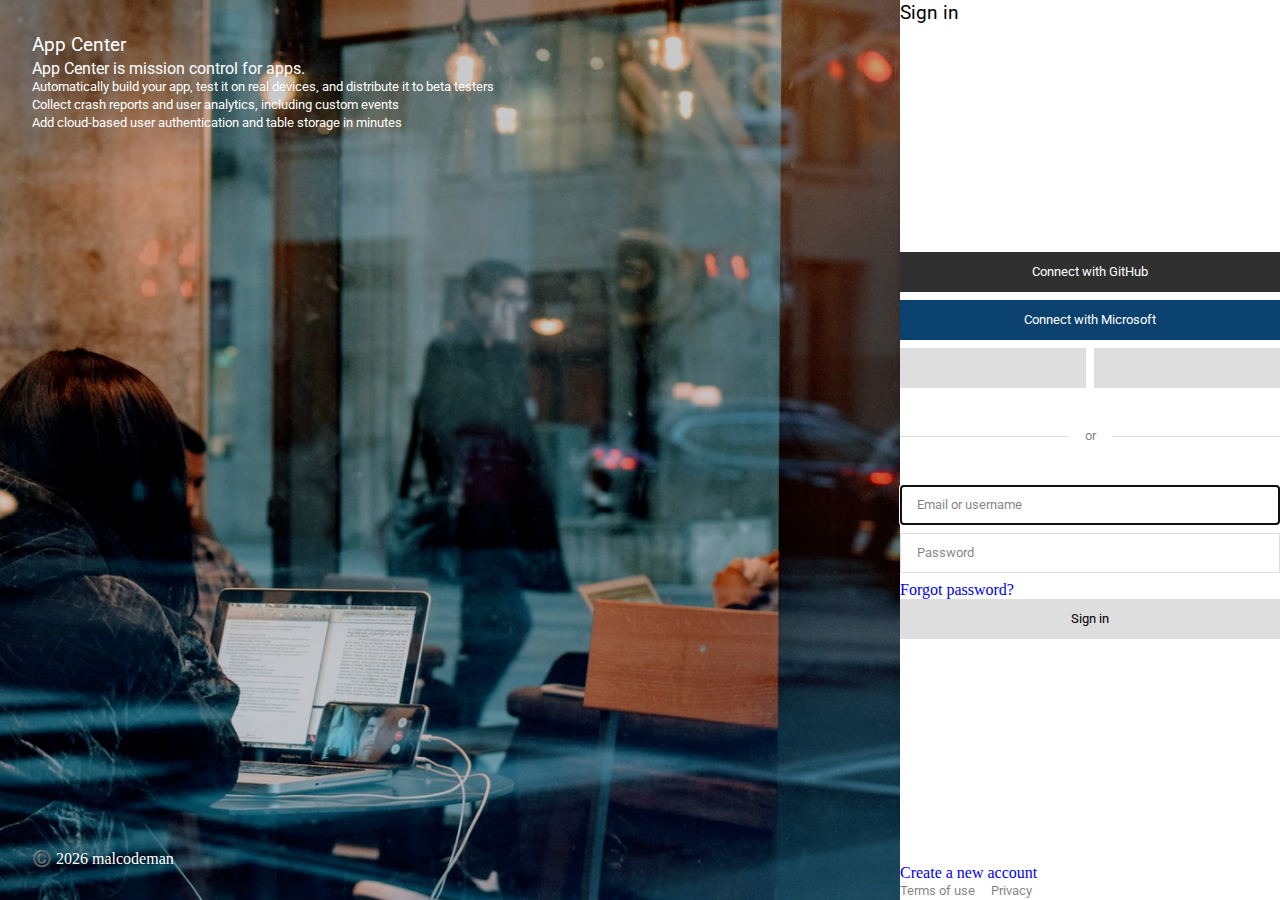
==== commit 4b91aef3: "Adds dynamic copyright year" ====
--- a/login.html
+++ b/login.html
@@ -12,36 +12,34 @@
       href="https://fonts.googleapis.com/css?family=Roboto"
       rel="stylesheet"
     />
+    <script src="assets/js/script.js" defer></script>
     <title>Login</title>
   </head>
   <body>
     <div class="page">
       <div class="hero-container">
         <div class="hero-content">
-          <header>
-            <div class="header-content">
-              <h1 class="h1">App Center</h1>
-              <h2 class="h2">App Center is mission control for apps.</h2>
-              <ul class="list">
-                <li class="list-item">
-                  Automatically build your app, test it on real devices, and
-                  distribute it to beta testers
-                </li>
-                <li class="list-item">
-                  Collect crash reports and user analytics, including custom
-                  events
-                </li>
-                <li class="list-item">
-                  Add cloud-based user authentication and table storage in
-                  minutes
-                </li>
-              </ul>
-            </div>
+          <header class="hero-content-header">
+            <h1 class="h1">App Center</h1>
+            <h2 class="h2">App Center is mission control for apps.</h2>
+            <ul class="list">
+              <li class="list-item">
+                Automatically build your app, test it on real devices, and
+                distribute it to beta testers
+              </li>
+              <li class="list-item">
+                Collect crash reports and user analytics, including custom
+                events
+              </li>
+              <li class="list-item">
+                Add cloud-based user authentication and table storage in minutes
+              </li>
+            </ul>
           </header>
-          <footer>
-            <div class="footer-content">
-              <span class="company-text">©️ 2019 malcodeman</span>
-            </div>
+          <footer class="hero-content-footer">
+            <span class="company-text"
+              >©️ <span id="copyrightYearDesktop"></span> malcodeman</span
+            >
           </footer>
         </div>
       </div>
@@ -50,56 +48,50 @@
       </div>
       <main class="main-container">
         <div class="main-content">
-          <header>
-            <div class="header-content">
-              <h1 class="h1">
-                Sign in
-              </h1>
+          <header class="main-content-header">
+            <h1 class="h1">
+              Sign in
+            </h1>
+          </header>
+          <section class="main-content-section">
+            <div class="connect-btns-vertical">
+              <a class="btn github" href="#">Connect with GitHub</a>
+              <a class="btn microsoft" href="#">Connect with Microsoft</a>
             </div>
-          </header>
-          <section>
-            <div class="section-content">
-              <div class="connect-btns-vertical">
-                <a class="btn github" href="#">Connect with GitHub</a>
-                <a class="btn microsoft" href="#">Connect with Microsoft</a>
-              </div>
-              <div class="connect-btns-horizontal">
-                <a class="btn facebook" href="#"></a>
-                <a class="btn google" href="#"></a>
-              </div>
-              <div class="content-divider">
-                <span class="divider-text">or</span>
-              </div>
-              <form>
-                <input
-                  class="input"
-                  type="text"
-                  placeholder="Email or username"
-                  autofocus="autofocus"
-                  required="true"
-                />
-                <input
-                  class="input"
-                  type="password"
-                  placeholder="Password"
-                  required="true"
-                  pattern="(?=.*[a-z])(?=.*[A-Z]).{8,}"
-                />
-                <a class="redirect-link" href="#">Forgot password?</a>
-                <button class="btn">Sign in</button>
-              </form>
+            <div class="connect-btns-horizontal">
+              <a class="btn facebook" href="#"></a>
+              <a class="btn google" href="#"></a>
             </div>
+            <div class="content-divider">
+              <span class="divider-text">or</span>
+            </div>
+            <form>
+              <input
+                class="input"
+                type="text"
+                placeholder="Email or username"
+                autofocus="autofocus"
+                required="true"
+              />
+              <input
+                class="input"
+                type="password"
+                placeholder="Password"
+                required="true"
+                pattern="(?=.*[a-z])(?=.*[A-Z]).{8,}"
+              />
+              <a class="redirect-link" href="#">Forgot password?</a>
+              <button class="btn">Sign in</button>
+            </form>
           </section>
-          <footer>
-            <div class="footer-content">
-              <a class="redirect-link" href="index.html"
-                >Create a new account</a
+          <footer class="main-content-footer">
+            <a class="redirect-link" href="index.html">Create a new account</a>
+            <div class="legal-links">
+              <a class="link" href="#">Terms of use</a>
+              <a class="link" href="#">Privacy</a>
+              <span class="company-text"
+                >©️ <span id="copyrightYearMobile"></span> malcodeman</span
               >
-              <div class="legal-links">
-                <a class="link" href="#">Terms of use</a>
-                <a class="link" href="#">Privacy</a>
-                <span class="company-text">©️ 2019 malcodeman</span>
-              </div>
             </div>
           </footer>
         </div>
